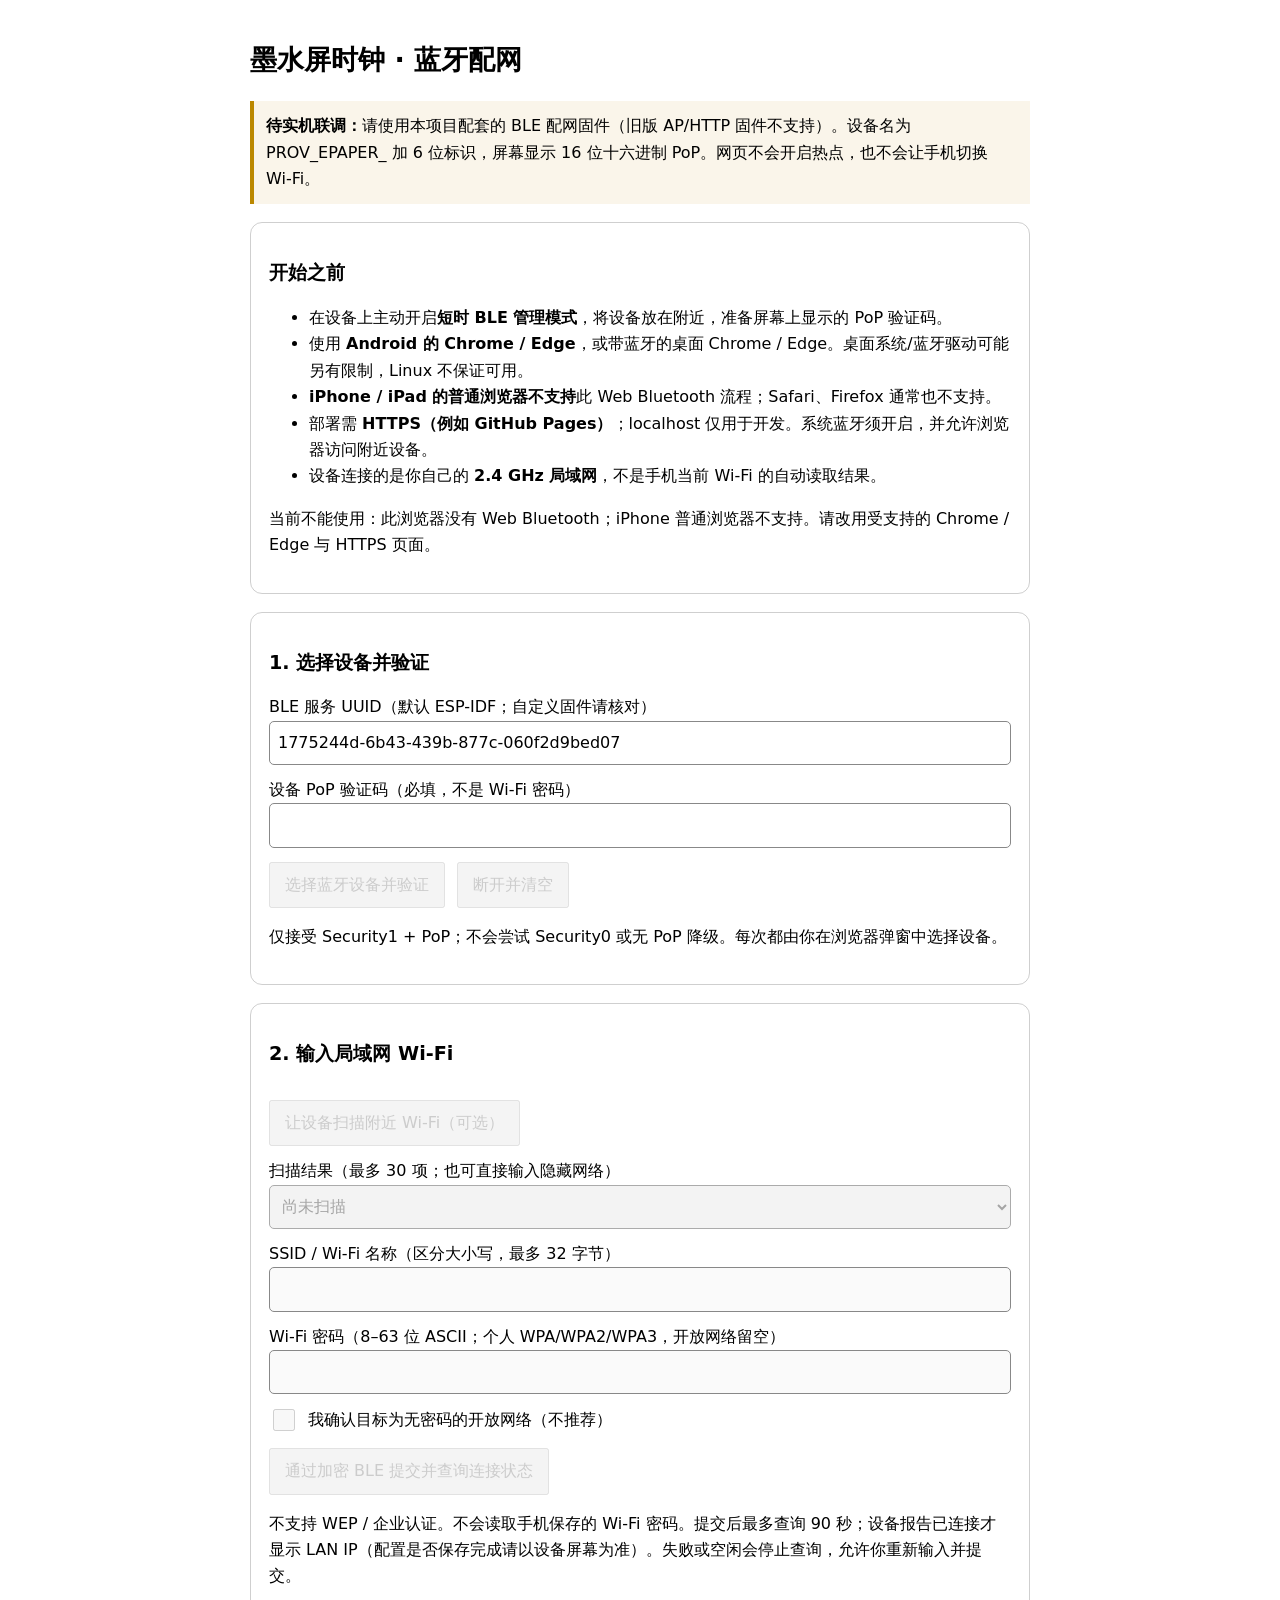
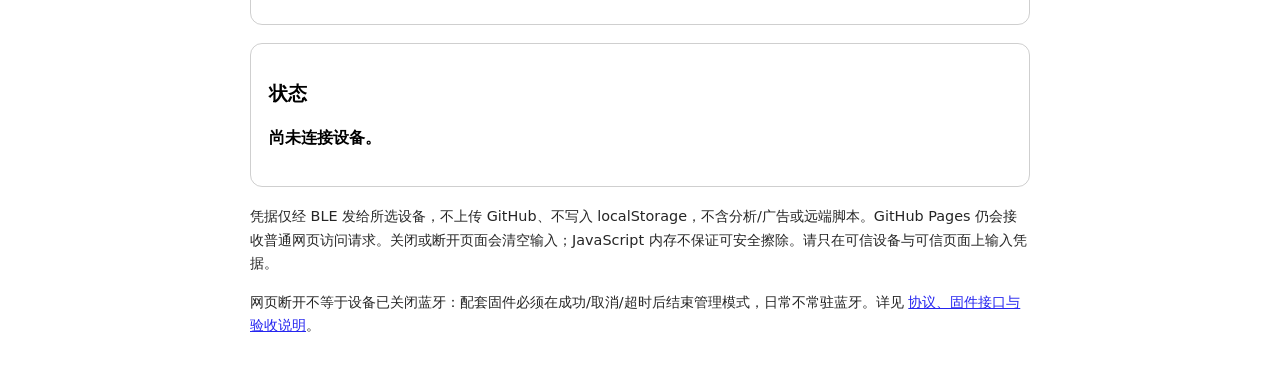
==== docs/index.html @ b5c5bb36 "Use STA-only LAN management and secure BLE web provisioning" ====
<!doctype html>
<html lang="zh-CN">
<head>
  <meta charset="utf-8">
  <meta name="viewport" content="width=device-width,initial-scale=1">
  <meta name="referrer" content="no-referrer">
  <meta http-equiv="Content-Security-Policy" content="default-src 'none'; script-src 'self'; style-src 'self'; connect-src 'none'; img-src 'none'; font-src 'none'; base-uri 'none'; form-action 'none'; object-src 'none'">
  <title>墨水屏时钟 · 蓝牙配网</title>
  <link rel="stylesheet" href="./style.css">
  <script type="module" src="./app.mjs"></script>
</head>
<body>
<main>
  <h1>墨水屏时钟 · 蓝牙配网</h1>
  <p class="notice"><strong>待实机联调：</strong>请使用本项目配套的 BLE 配网固件（旧版 AP/HTTP 固件不支持）。设备名为 PROV_EPAPER_ 加 6 位标识，屏幕显示 16 位十六进制 PoP。网页不会开启热点，也不会让手机切换 Wi-Fi。</p>
  <section aria-labelledby="requirements">
    <h2 id="requirements">开始之前</h2>
    <ul>
      <li>在设备上主动开启<strong>短时 BLE 管理模式</strong>，将设备放在附近，准备屏幕上显示的 PoP 验证码。</li>
      <li>使用 <strong>Android 的 Chrome / Edge</strong>，或带蓝牙的桌面 Chrome / Edge。桌面系统/蓝牙驱动可能另有限制，Linux 不保证可用。</li>
      <li><strong>iPhone / iPad 的普通浏览器不支持</strong>此 Web Bluetooth 流程；Safari、Firefox 通常也不支持。</li>
      <li>部署需 <strong>HTTPS（例如 GitHub Pages）</strong>；localhost 仅用于开发。系统蓝牙须开启，并允许浏览器访问附近设备。</li>
      <li>设备连接的是你自己的 <strong>2.4 GHz 局域网</strong>，不是手机当前 Wi-Fi 的自动读取结果。</li>
    </ul>
    <p id="compatibility" role="status">正在实际检测 Web Bluetooth、X25519、SHA-256 和 AES-CTR…</p>
    <noscript>需要启用 JavaScript。未启用时不能配网。</noscript>
  </section>
  <section>
    <h2>1. 选择设备并验证</h2>
    <label for="service">BLE 服务 UUID（默认 ESP-IDF；自定义固件请核对）</label>
    <input id="service" value="1775244d-6b43-439b-877c-060f2d9bed07" spellcheck="false" autocomplete="off">
    <label for="pop">设备 PoP 验证码（必填，不是 Wi-Fi 密码）</label>
    <input id="pop" type="password" autocomplete="off" spellcheck="false" maxlength="256">
    <div class="actions"><button id="connect" type="button" disabled>选择蓝牙设备并验证</button><button id="disconnect" type="button" disabled>断开并清空</button></div>
    <p>仅接受 Security1 + PoP；不会尝试 Security0 或无 PoP 降级。每次都由你在浏览器弹窗中选择设备。</p>
  </section>
  <section>
    <h2>2. 输入局域网 Wi-Fi</h2>
    <form id="wifi" autocomplete="off">
      <fieldset id="wifi-fields" disabled>
        <button id="scan" type="button">让设备扫描附近 Wi-Fi（可选）</button>
        <label for="networks">扫描结果（最多 30 项；也可直接输入隐藏网络）</label>
        <select id="networks"><option value="">尚未扫描</option></select>
        <label for="ssid">SSID / Wi-Fi 名称（区分大小写，最多 32 字节）</label>
        <input id="ssid" required autocomplete="off" spellcheck="false">
        <label for="password">Wi-Fi 密码（8–63 位 ASCII；个人 WPA/WPA2/WPA3，开放网络留空）</label>
        <input id="password" type="password" autocomplete="off" spellcheck="false" maxlength="63">
        <label class="check"><input id="open-network" type="checkbox"> 我确认目标为无密码的开放网络（不推荐）</label>
        <button type="submit">通过加密 BLE 提交并查询连接状态</button>
      </fieldset>
    </form>
    <p>不支持 WEP / 企业认证。不会读取手机保存的 Wi-Fi 密码。提交后最多查询 90 秒；设备报告已连接才显示 LAN IP（配置是否保存完成请以设备屏幕为准）。失败或空闲会停止查询，允许你重新输入并提交。</p>
  </section>
  <section><h2>状态</h2><p id="status" role="status" aria-live="polite">尚未连接设备。</p></section>
  <footer>
    <p>凭据仅经 BLE 发给所选设备，不上传 GitHub、不写入 localStorage，不含分析/广告或远端脚本。GitHub Pages 仍会接收普通网页访问请求。关闭或断开页面会清空输入；JavaScript 内存不保证可安全擦除。请只在可信设备与可信页面上输入凭据。</p>
    <p>网页断开不等于设备已关闭蓝牙：配套固件必须在成功/取消/超时后结束管理模式，日常不常驻蓝牙。详见 <a href="./README.md">协议、固件接口与验收说明</a>。</p>
  </footer>
</main>
</body>
</html>
---- docs/style.css ----
:root{font-family:system-ui,sans-serif;line-height:1.65;color-scheme:light dark}body{margin:0;padding:20px}main{max-width:780px;margin:auto}h1{font-size:1.7rem}h2{font-size:1.2rem}section{border:1px solid #8886;border-radius:12px;padding:18px;margin:18px 0}.notice{border-left:4px solid #bb8800;padding:12px;background:#bb880015}label{display:block;margin-top:12px}input,select,button{font:inherit;box-sizing:border-box;min-height:44px}input:not([type=checkbox]),select{width:100%;padding:8px;border:1px solid #888;border-radius:5px}button{padding:8px 14px;cursor:pointer;margin-top:14px}button:disabled{cursor:not-allowed;opacity:.6}.actions{display:flex;gap:12px;flex-wrap:wrap}fieldset{border:0;margin:0;padding:0;min-width:0}.check{display:flex;gap:10px;align-items:center}.check input{width:22px;min-height:22px}#status{white-space:pre-wrap;overflow-wrap:anywhere;font-weight:600}footer{font-size:.9rem;opacity:.85}:focus-visible{outline:3px solid #4588ee;outline-offset:3px}
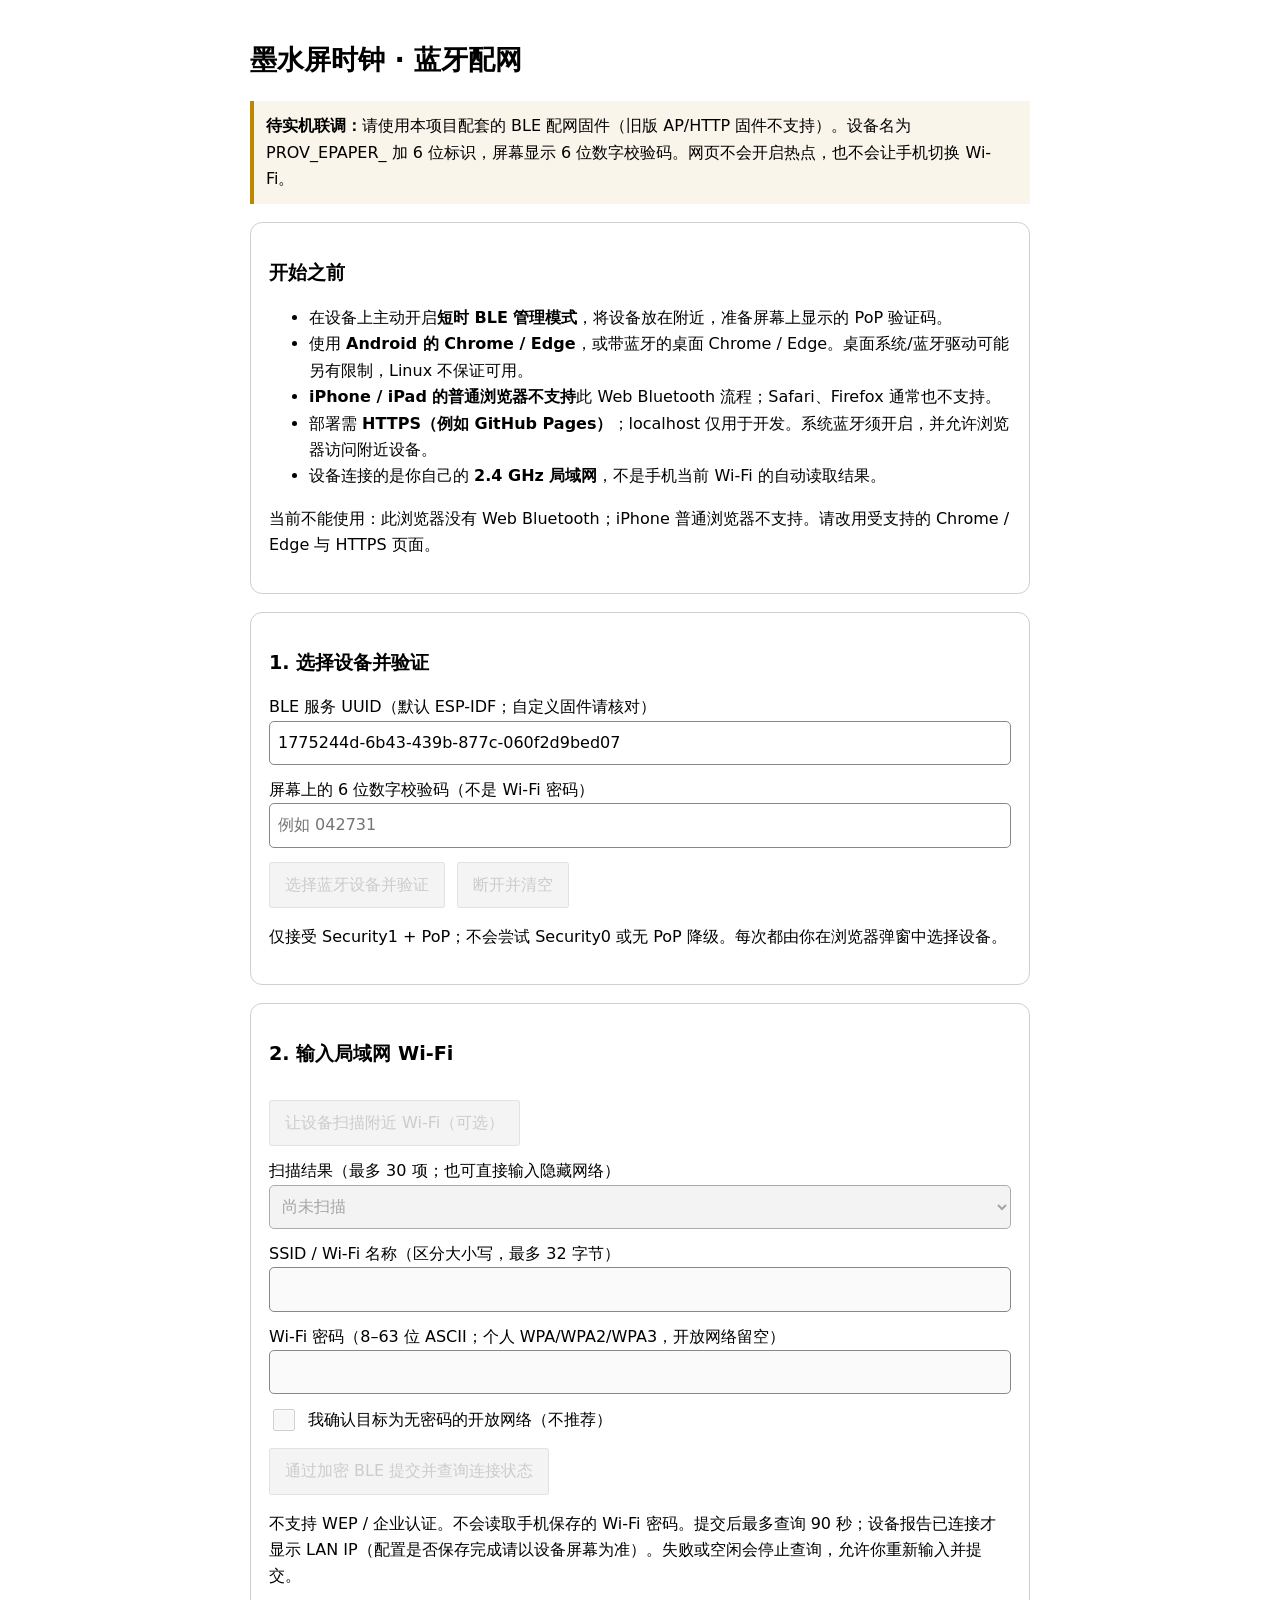
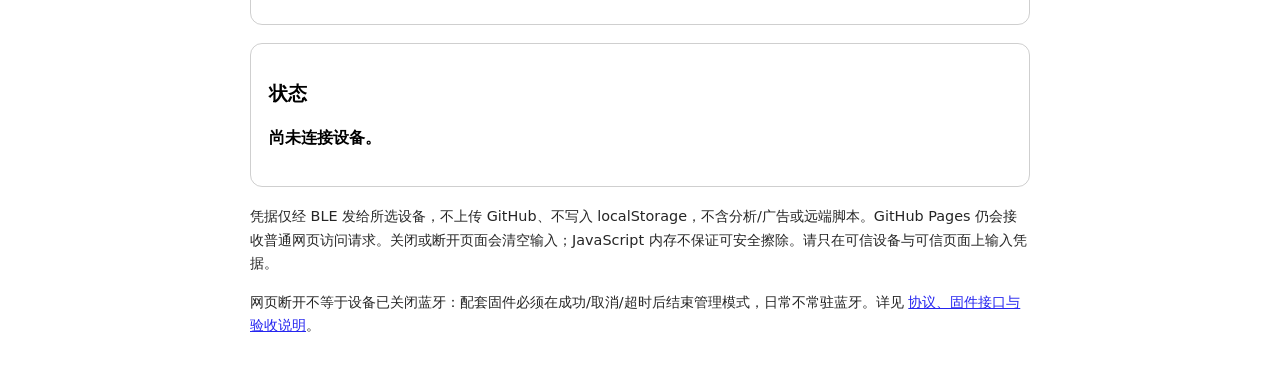
==== commit d4cefd5d: "Use six-digit numeric BLE setup codes for easy manual entry" ====
--- a/docs/index.html
+++ b/docs/index.html
@@ -12,7 +12,7 @@
 <body>
 <main>
   <h1>墨水屏时钟 · 蓝牙配网</h1>
-  <p class="notice"><strong>待实机联调：</strong>请使用本项目配套的 BLE 配网固件（旧版 AP/HTTP 固件不支持）。设备名为 PROV_EPAPER_ 加 6 位标识，屏幕显示 16 位十六进制 PoP。网页不会开启热点，也不会让手机切换 Wi-Fi。</p>
+  <p class="notice"><strong>待实机联调：</strong>请使用本项目配套的 BLE 配网固件（旧版 AP/HTTP 固件不支持）。设备名为 PROV_EPAPER_ 加 6 位标识，屏幕显示 6 位数字校验码。网页不会开启热点，也不会让手机切换 Wi-Fi。</p>
   <section aria-labelledby="requirements">
     <h2 id="requirements">开始之前</h2>
     <ul>
@@ -29,8 +29,8 @@
     <h2>1. 选择设备并验证</h2>
     <label for="service">BLE 服务 UUID（默认 ESP-IDF；自定义固件请核对）</label>
     <input id="service" value="1775244d-6b43-439b-877c-060f2d9bed07" spellcheck="false" autocomplete="off">
-    <label for="pop">设备 PoP 验证码（必填，不是 Wi-Fi 密码）</label>
-    <input id="pop" type="password" autocomplete="off" spellcheck="false" maxlength="256">
+    <label for="pop">屏幕上的 6 位数字校验码（不是 Wi-Fi 密码）</label>
+    <input id="pop" type="text" inputmode="numeric" pattern="[0-9]{6}" autocomplete="off" spellcheck="false" maxlength="6" placeholder="例如 042731">
     <div class="actions"><button id="connect" type="button" disabled>选择蓝牙设备并验证</button><button id="disconnect" type="button" disabled>断开并清空</button></div>
     <p>仅接受 Security1 + PoP；不会尝试 Security0 或无 PoP 降级。每次都由你在浏览器弹窗中选择设备。</p>
   </section>
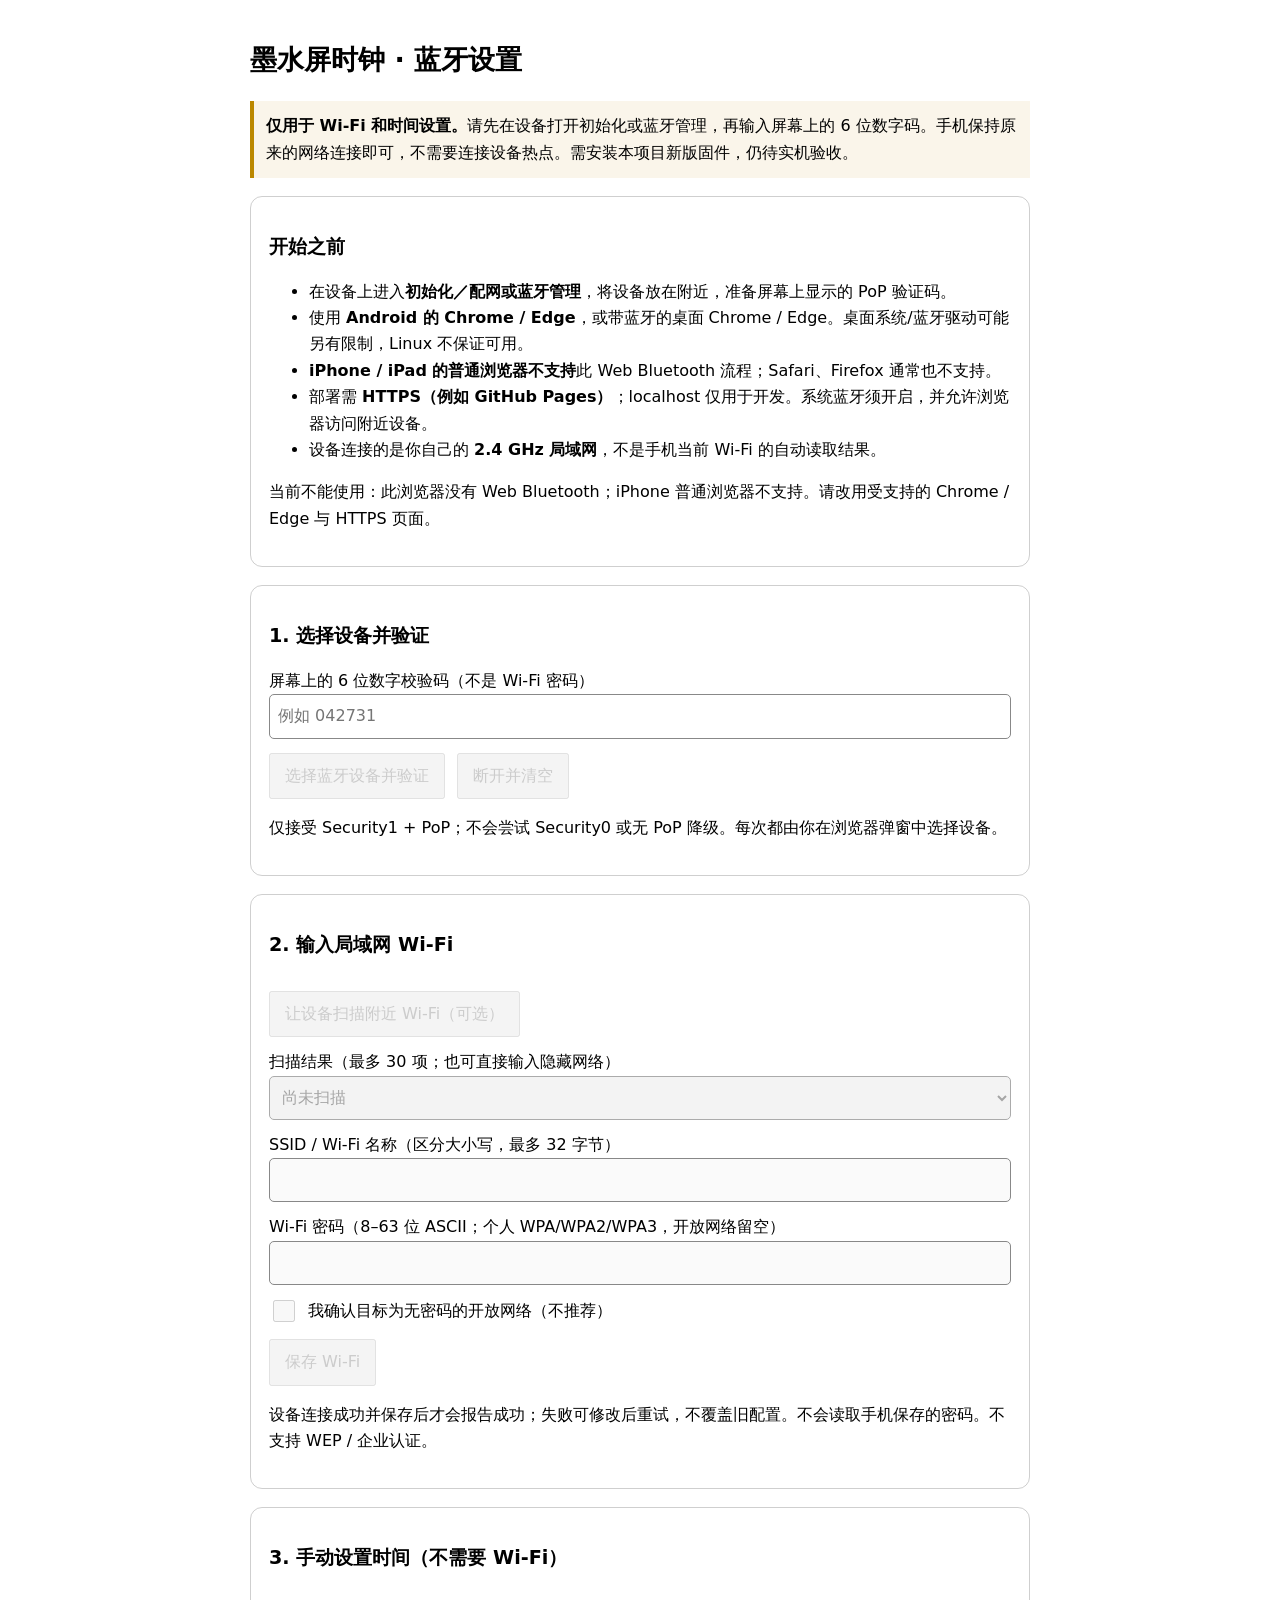
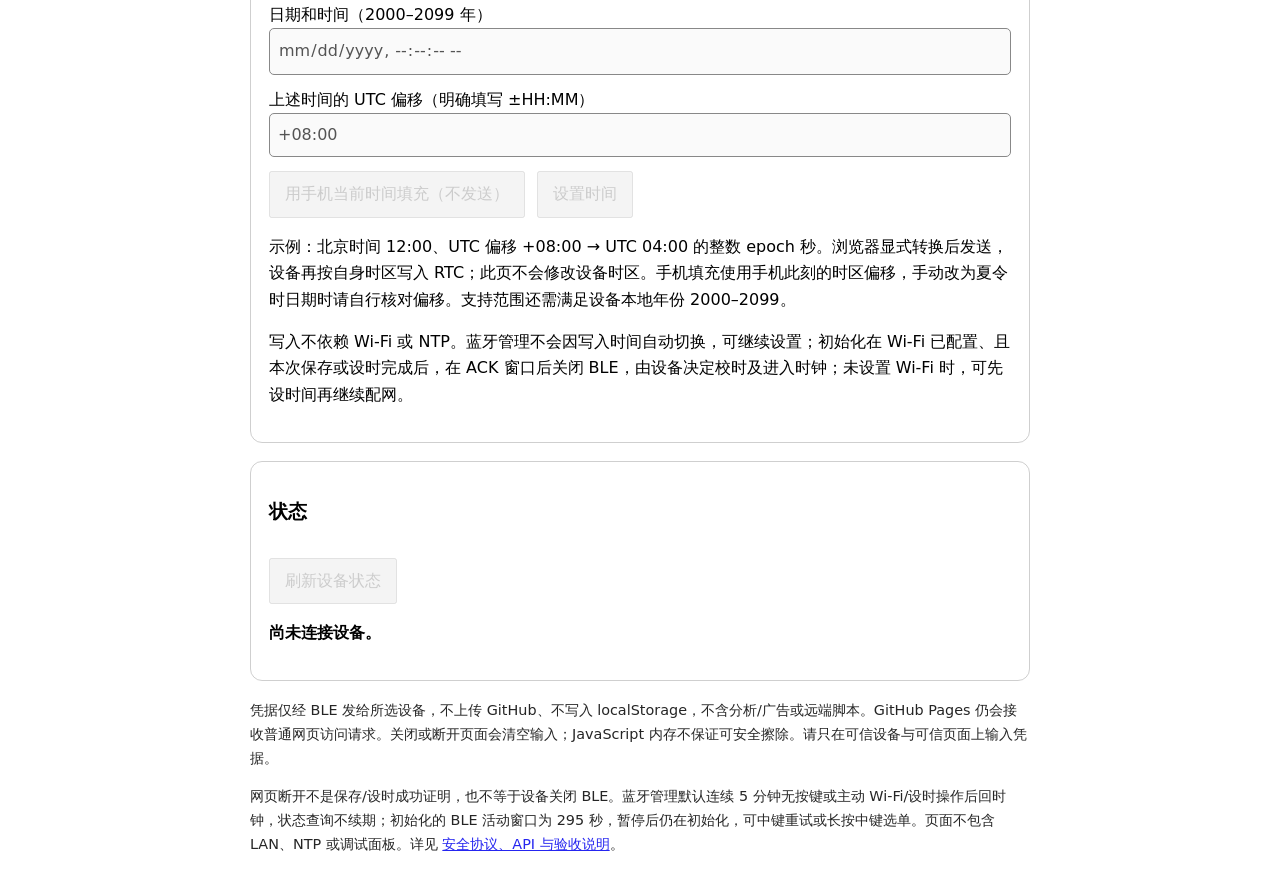
==== commit 6c7e4a57: "Implement button-driven modes, BLE time settings and rollback-capable LAN OTA" ====
--- a/docs/index.html
+++ b/docs/index.html
@@ -5,18 +5,18 @@
   <meta name="viewport" content="width=device-width,initial-scale=1">
   <meta name="referrer" content="no-referrer">
   <meta http-equiv="Content-Security-Policy" content="default-src 'none'; script-src 'self'; style-src 'self'; connect-src 'none'; img-src 'none'; font-src 'none'; base-uri 'none'; form-action 'none'; object-src 'none'">
-  <title>墨水屏时钟 · 蓝牙配网</title>
+  <title>墨水屏时钟 · 蓝牙设置</title>
   <link rel="stylesheet" href="./style.css">
   <script type="module" src="./app.mjs"></script>
 </head>
 <body>
 <main>
-  <h1>墨水屏时钟 · 蓝牙配网</h1>
-  <p class="notice"><strong>待实机联调：</strong>请使用本项目配套的 BLE 配网固件（旧版 AP/HTTP 固件不支持）。设备名为 PROV_EPAPER_ 加 6 位标识，屏幕显示 6 位数字校验码。网页不会开启热点，也不会让手机切换 Wi-Fi。</p>
+  <h1>墨水屏时钟 · 蓝牙设置</h1>
+  <p class="notice"><strong>仅用于 Wi-Fi 和时间设置。</strong>请先在设备打开初始化或蓝牙管理，再输入屏幕上的 6 位数字码。手机保持原来的网络连接即可，不需要连接设备热点。需安装本项目新版固件，仍待实机验收。</p>
   <section aria-labelledby="requirements">
     <h2 id="requirements">开始之前</h2>
     <ul>
-      <li>在设备上主动开启<strong>短时 BLE 管理模式</strong>，将设备放在附近，准备屏幕上显示的 PoP 验证码。</li>
+      <li>在设备上进入<strong>初始化／配网或蓝牙管理</strong>，将设备放在附近，准备屏幕上显示的 PoP 验证码。</li>
       <li>使用 <strong>Android 的 Chrome / Edge</strong>，或带蓝牙的桌面 Chrome / Edge。桌面系统/蓝牙驱动可能另有限制，Linux 不保证可用。</li>
       <li><strong>iPhone / iPad 的普通浏览器不支持</strong>此 Web Bluetooth 流程；Safari、Firefox 通常也不支持。</li>
       <li>部署需 <strong>HTTPS（例如 GitHub Pages）</strong>；localhost 仅用于开发。系统蓝牙须开启，并允许浏览器访问附近设备。</li>
@@ -27,8 +27,7 @@
   </section>
   <section>
     <h2>1. 选择设备并验证</h2>
-    <label for="service">BLE 服务 UUID（默认 ESP-IDF；自定义固件请核对）</label>
-    <input id="service" value="1775244d-6b43-439b-877c-060f2d9bed07" spellcheck="false" autocomplete="off">
+    <input id="service" type="hidden" value="1775244d-6b43-439b-877c-060f2d9bed07">
     <label for="pop">屏幕上的 6 位数字校验码（不是 Wi-Fi 密码）</label>
     <input id="pop" type="text" inputmode="numeric" pattern="[0-9]{6}" autocomplete="off" spellcheck="false" maxlength="6" placeholder="例如 042731">
     <div class="actions"><button id="connect" type="button" disabled>选择蓝牙设备并验证</button><button id="disconnect" type="button" disabled>断开并清空</button></div>
@@ -46,15 +45,29 @@
         <label for="password">Wi-Fi 密码（8–63 位 ASCII；个人 WPA/WPA2/WPA3，开放网络留空）</label>
         <input id="password" type="password" autocomplete="off" spellcheck="false" maxlength="63">
         <label class="check"><input id="open-network" type="checkbox"> 我确认目标为无密码的开放网络（不推荐）</label>
-        <button type="submit">通过加密 BLE 提交并查询连接状态</button>
+        <button type="submit">保存 Wi-Fi</button>
       </fieldset>
     </form>
-    <p>不支持 WEP / 企业认证。不会读取手机保存的 Wi-Fi 密码。提交后最多查询 90 秒；设备报告已连接才显示 LAN IP（配置是否保存完成请以设备屏幕为准）。失败或空闲会停止查询，允许你重新输入并提交。</p>
+    <p>设备连接成功并保存后才会报告成功；失败可修改后重试，不覆盖旧配置。不会读取手机保存的密码。不支持 WEP / 企业认证。</p>
   </section>
-  <section><h2>状态</h2><p id="status" role="status" aria-live="polite">尚未连接设备。</p></section>
+  <section>
+    <h2>3. 手动设置时间（不需要 Wi-Fi）</h2>
+    <form id="time" autocomplete="off">
+      <fieldset id="time-fields" disabled>
+        <label for="local-time">日期和时间（2000–2099 年）</label>
+        <input id="local-time" type="datetime-local" min="2000-01-01T00:00:00" max="2099-12-31T23:59:59" step="1" required>
+        <label for="timezone">上述时间的 UTC 偏移（明确填写 ±HH:MM）</label>
+        <input id="timezone" type="text" value="+08:00" pattern="[+-][0-9]{2}:[0-9]{2}" maxlength="6" required autocomplete="off" spellcheck="false">
+        <div class="actions"><button id="phone-time" type="button">用手机当前时间填充（不发送）</button><button type="submit">设置时间</button></div>
+      </fieldset>
+    </form>
+    <p>示例：北京时间 12:00、UTC 偏移 +08:00 → UTC 04:00 的整数 epoch 秒。浏览器显式转换后发送，设备再按自身时区写入 RTC；此页不会修改设备时区。手机填充使用手机此刻的时区偏移，手动改为夏令时日期时请自行核对偏移。支持范围还需满足设备本地年份 2000–2099。</p>
+    <p>写入不依赖 Wi-Fi 或 NTP。蓝牙管理不会因写入时间自动切换，可继续设置；初始化在 Wi-Fi 已配置、且本次保存或设时完成后，在 ACK 窗口后关闭 BLE，由设备决定校时及进入时钟；未设置 Wi-Fi 时，可先设时间再继续配网。</p>
+  </section>
+  <section><h2>状态</h2><button id="refresh" type="button" disabled>刷新设备状态</button><p id="status" role="status" aria-live="polite">尚未连接设备。</p></section>
   <footer>
     <p>凭据仅经 BLE 发给所选设备，不上传 GitHub、不写入 localStorage，不含分析/广告或远端脚本。GitHub Pages 仍会接收普通网页访问请求。关闭或断开页面会清空输入；JavaScript 内存不保证可安全擦除。请只在可信设备与可信页面上输入凭据。</p>
-    <p>网页断开不等于设备已关闭蓝牙：配套固件必须在成功/取消/超时后结束管理模式，日常不常驻蓝牙。详见 <a href="./README.md">协议、固件接口与验收说明</a>。</p>
+    <p>网页断开不是保存/设时成功证明，也不等于设备关闭 BLE。蓝牙管理默认连续 5 分钟无按键或主动 Wi-Fi/设时操作后回时钟，状态查询不续期；初始化的 BLE 活动窗口为 295 秒，暂停后仍在初始化，可中键重试或长按中键选单。页面不包含 LAN、NTP 或调试面板。详见 <a href="./clock-control.md">安全协议、API 与验收说明</a>。</p>
   </footer>
 </main>
 </body>
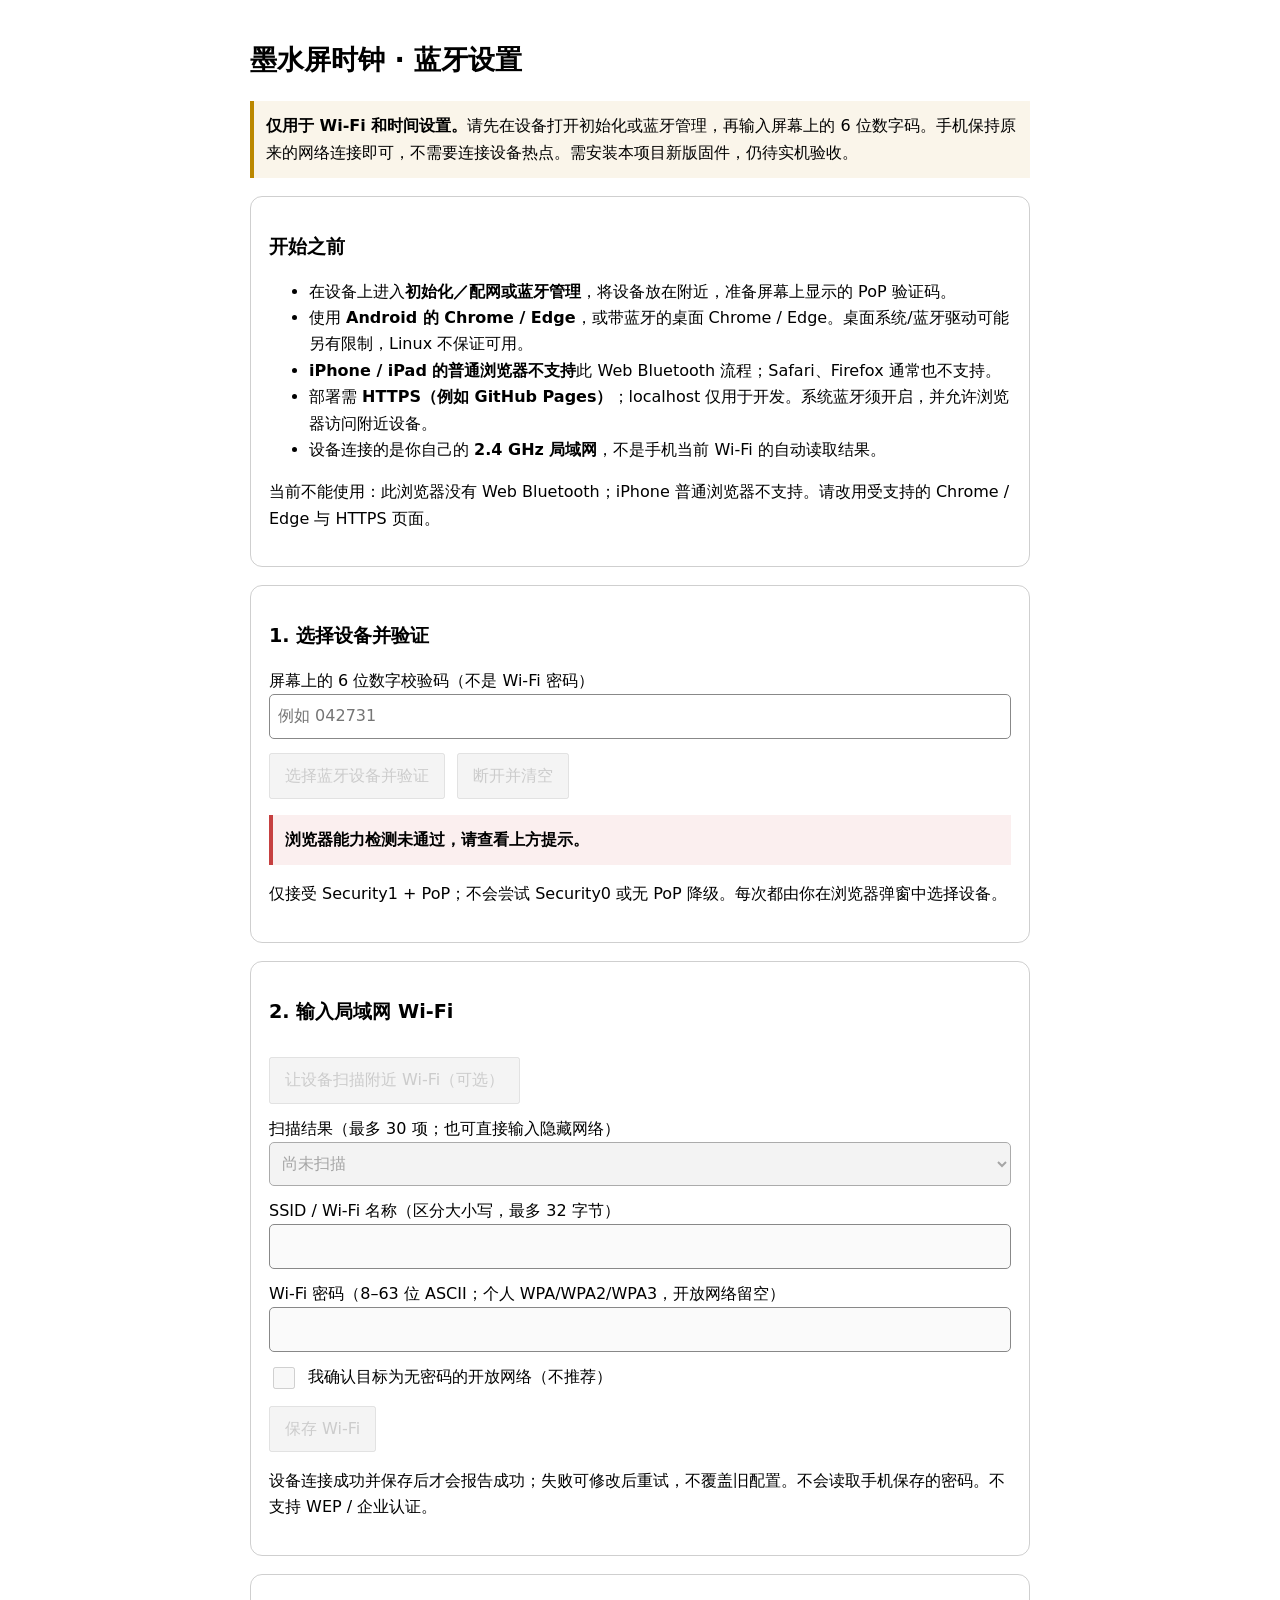
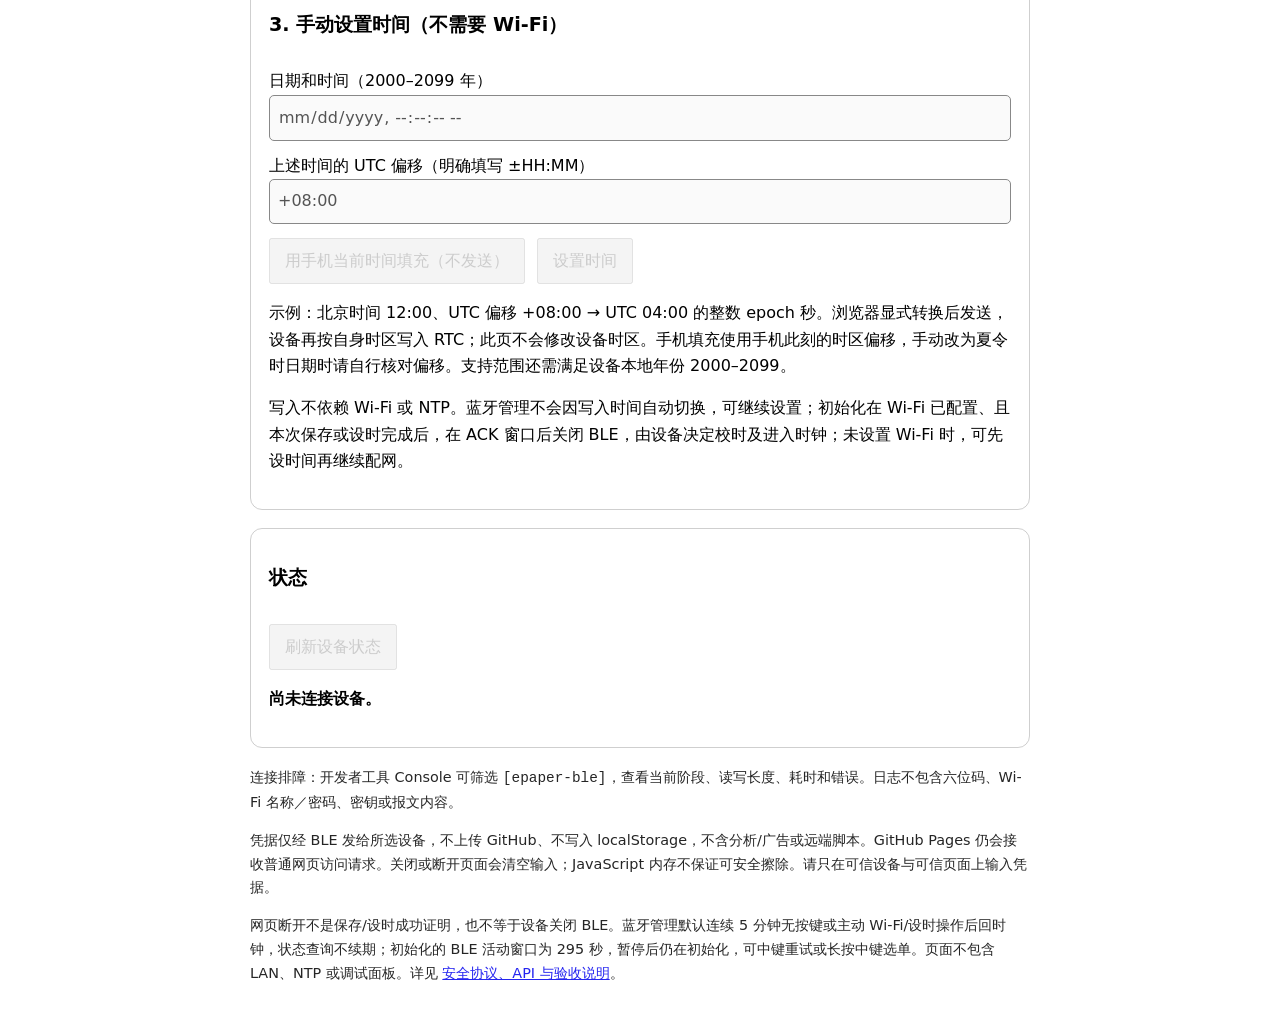
==== commit c9a3a476: "Show BLE connection phases and add credential-safe console diagnostics" ====
--- a/docs/index.html
+++ b/docs/index.html
@@ -31,6 +31,7 @@
     <label for="pop">屏幕上的 6 位数字校验码（不是 Wi-Fi 密码）</label>
     <input id="pop" type="text" inputmode="numeric" pattern="[0-9]{6}" autocomplete="off" spellcheck="false" maxlength="6" placeholder="例如 042731">
     <div class="actions"><button id="connect" type="button" disabled>选择蓝牙设备并验证</button><button id="disconnect" type="button" disabled>断开并清空</button></div>
+    <p id="connection-feedback" class="connection-feedback" data-state="idle">尚未连接设备。系统蓝牙连接／配对完成后，还需完成六位码身份验证；验证结果会显示在这里。</p>
     <p>仅接受 Security1 + PoP；不会尝试 Security0 或无 PoP 降级。每次都由你在浏览器弹窗中选择设备。</p>
   </section>
   <section>
@@ -66,6 +67,7 @@
   </section>
   <section><h2>状态</h2><button id="refresh" type="button" disabled>刷新设备状态</button><p id="status" role="status" aria-live="polite">尚未连接设备。</p></section>
   <footer>
+    <p>连接排障：开发者工具 Console 可筛选 <code>[epaper-ble]</code>，查看当前阶段、读写长度、耗时和错误。日志不包含六位码、Wi-Fi 名称／密码、密钥或报文内容。</p>
     <p>凭据仅经 BLE 发给所选设备，不上传 GitHub、不写入 localStorage，不含分析/广告或远端脚本。GitHub Pages 仍会接收普通网页访问请求。关闭或断开页面会清空输入；JavaScript 内存不保证可安全擦除。请只在可信设备与可信页面上输入凭据。</p>
     <p>网页断开不是保存/设时成功证明，也不等于设备关闭 BLE。蓝牙管理默认连续 5 分钟无按键或主动 Wi-Fi/设时操作后回时钟，状态查询不续期；初始化的 BLE 活动窗口为 295 秒，暂停后仍在初始化，可中键重试或长按中键选单。页面不包含 LAN、NTP 或调试面板。详见 <a href="./clock-control.md">安全协议、API 与验收说明</a>。</p>
   </footer>
--- a/docs/style.css
+++ b/docs/style.css
@@ -1 +1 @@
-:root{font-family:system-ui,sans-serif;line-height:1.65;color-scheme:light dark}body{margin:0;padding:20px}main{max-width:780px;margin:auto}h1{font-size:1.7rem}h2{font-size:1.2rem}section{border:1px solid #8886;border-radius:12px;padding:18px;margin:18px 0}.notice{border-left:4px solid #bb8800;padding:12px;background:#bb880015}label{display:block;margin-top:12px}input,select,button{font:inherit;box-sizing:border-box;min-height:44px}input:not([type=checkbox]),select{width:100%;padding:8px;border:1px solid #888;border-radius:5px}button{padding:8px 14px;cursor:pointer;margin-top:14px}button:disabled{cursor:not-allowed;opacity:.6}.actions{display:flex;gap:12px;flex-wrap:wrap}fieldset{border:0;margin:0;padding:0;min-width:0}.check{display:flex;gap:10px;align-items:center}.check input{width:22px;min-height:22px}#status{white-space:pre-wrap;overflow-wrap:anywhere;font-weight:600}footer{font-size:.9rem;opacity:.85}:focus-visible{outline:3px solid #4588ee;outline-offset:3px}
+:root{font-family:system-ui,sans-serif;line-height:1.65;color-scheme:light dark}body{margin:0;padding:20px}main{max-width:780px;margin:auto}h1{font-size:1.7rem}h2{font-size:1.2rem}section{border:1px solid #8886;border-radius:12px;padding:18px;margin:18px 0}.notice{border-left:4px solid #bb8800;padding:12px;background:#bb880015}label{display:block;margin-top:12px}input,select,button{font:inherit;box-sizing:border-box;min-height:44px}input:not([type=checkbox]),select{width:100%;padding:8px;border:1px solid #888;border-radius:5px}button{padding:8px 14px;cursor:pointer;margin-top:14px}button:disabled{cursor:not-allowed;opacity:.6}.actions{display:flex;gap:12px;flex-wrap:wrap}fieldset{border:0;margin:0;padding:0;min-width:0}.check{display:flex;gap:10px;align-items:center}.check input{width:22px;min-height:22px}#status{white-space:pre-wrap;overflow-wrap:anywhere;font-weight:600}.connection-feedback{white-space:pre-wrap;overflow-wrap:anywhere;font-weight:600;border-left:4px solid #4588ee;padding:12px;background:#4588ee12}.connection-feedback[data-state=ready]{border-color:#289650;background:#28965015}.connection-feedback[data-state=error]{border-color:#c64040;background:#c6404015}.connection-feedback[data-state=closed]{border-color:#888;background:#8881}footer{font-size:.9rem;opacity:.85}:focus-visible{outline:3px solid #4588ee;outline-offset:3px}
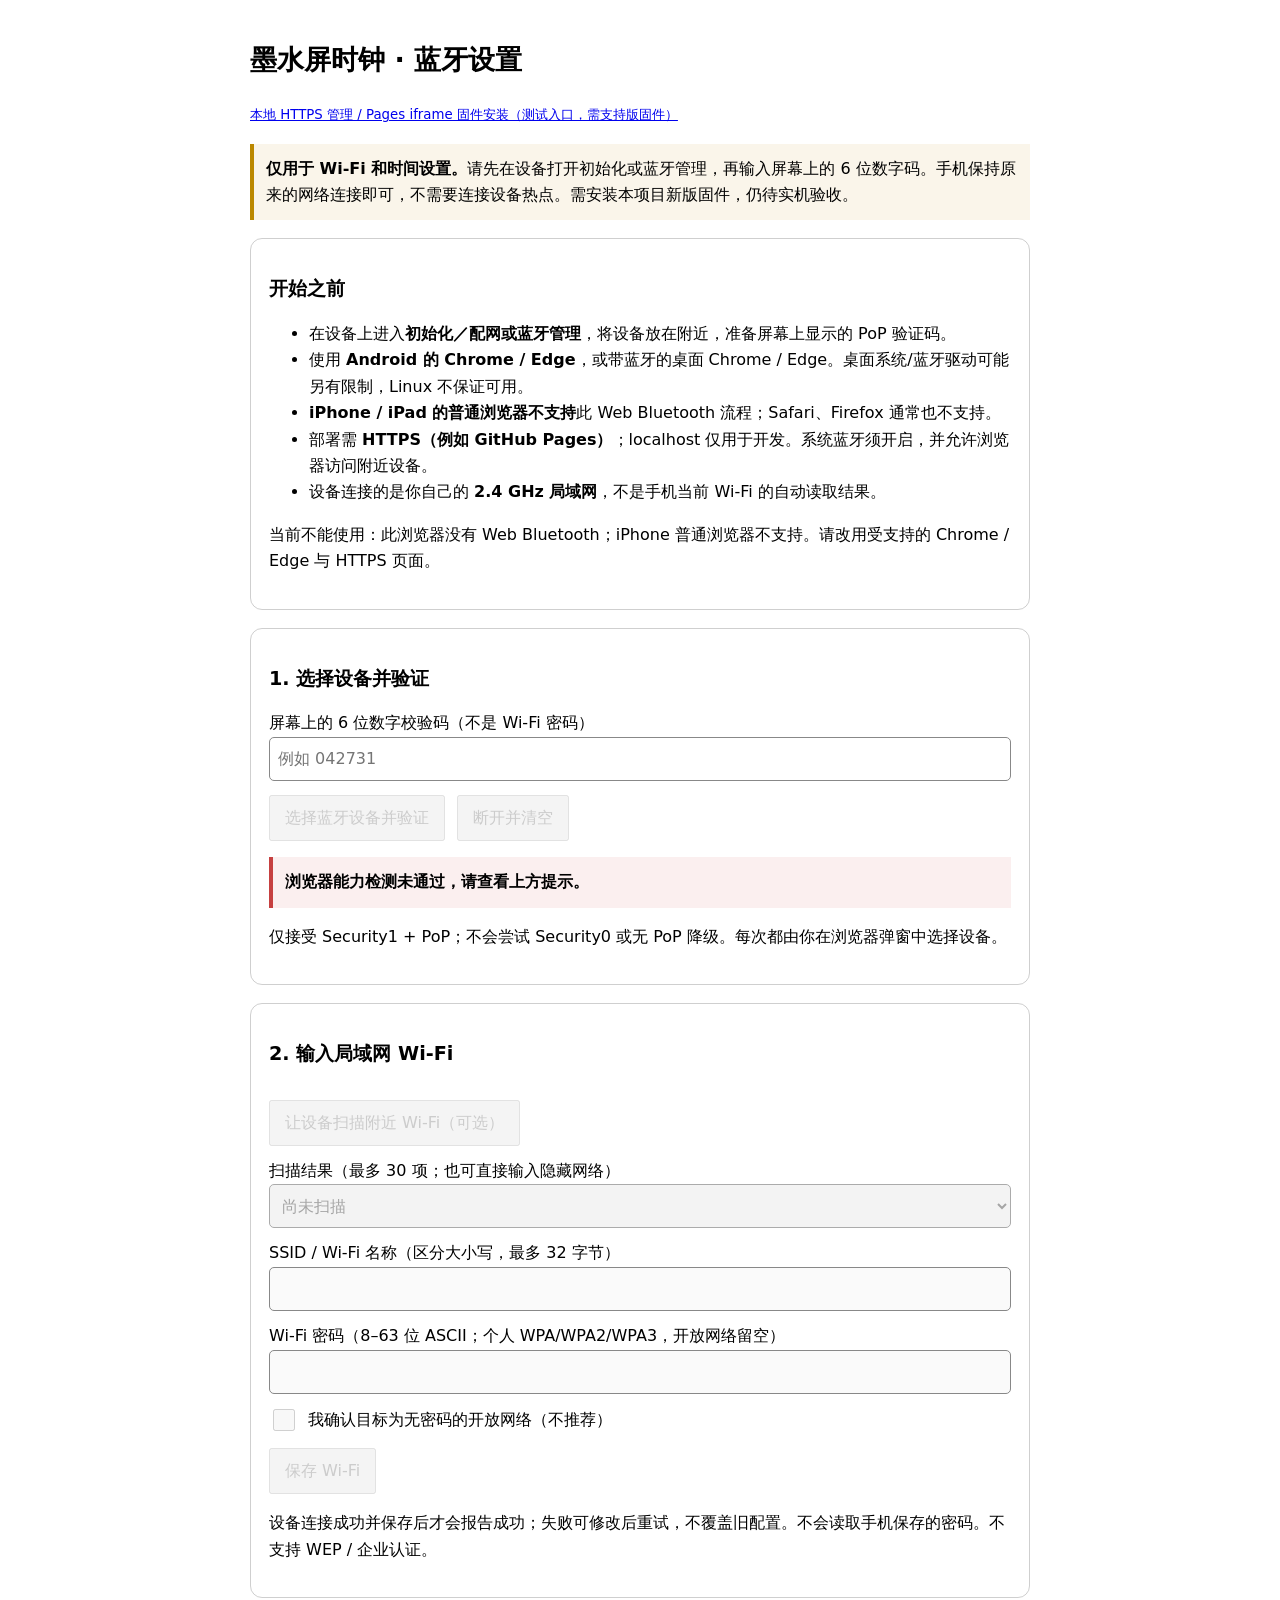
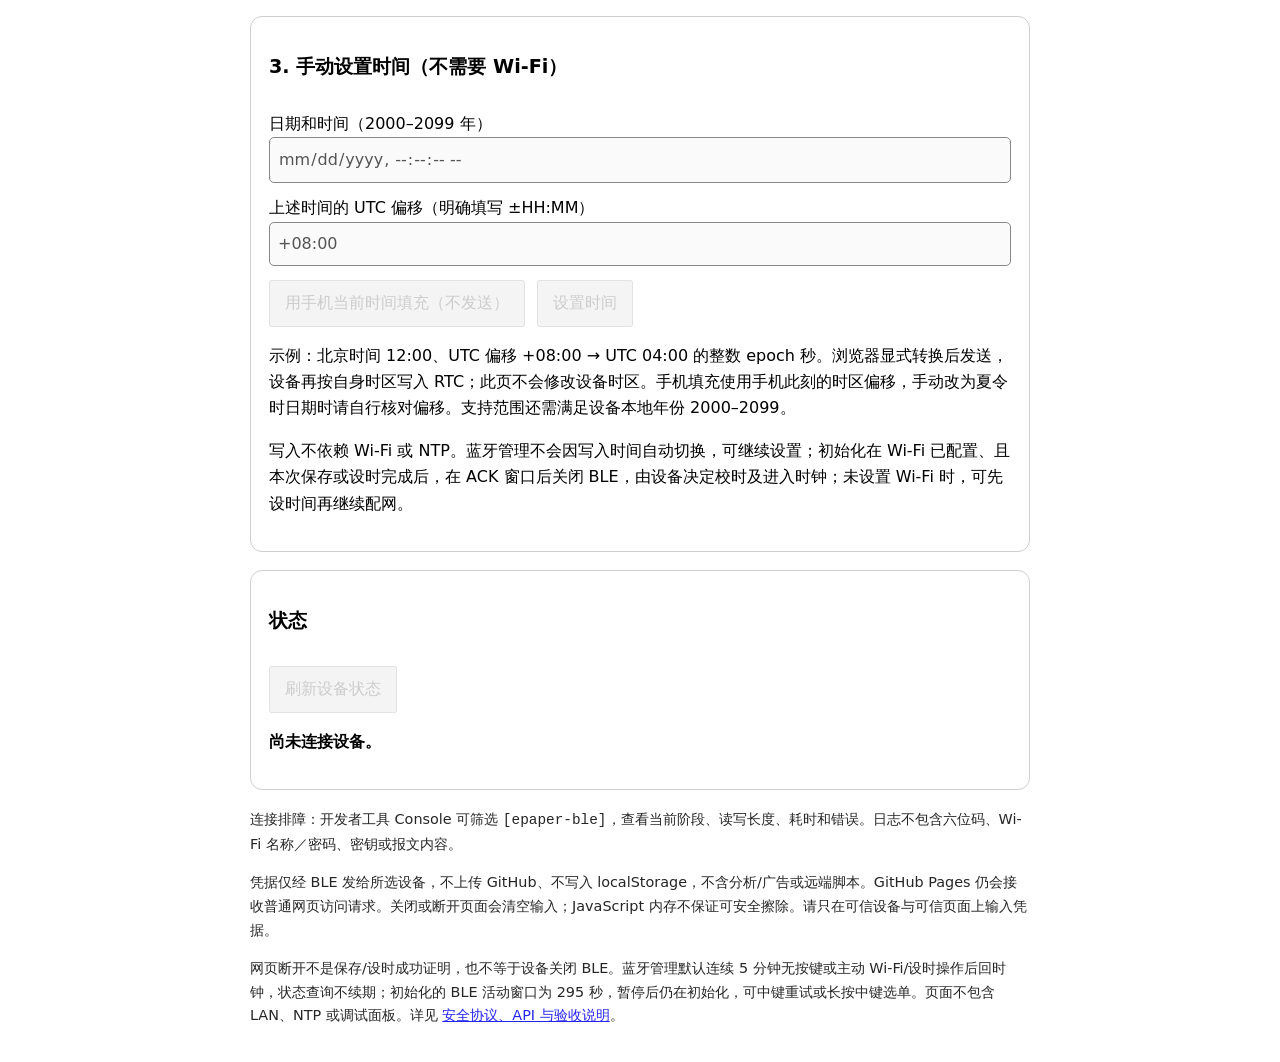
==== commit b1c2e472: "Add persistent HTTPS LAN identity and Pages iframe update bridge" ====
--- a/docs/index.html
+++ b/docs/index.html
@@ -6,12 +6,13 @@
   <meta name="referrer" content="no-referrer">
   <meta http-equiv="Content-Security-Policy" content="default-src 'none'; script-src 'self'; style-src 'self'; connect-src 'none'; img-src 'none'; font-src 'none'; base-uri 'none'; form-action 'none'; object-src 'none'">
   <title>墨水屏时钟 · 蓝牙设置</title>
-  <link rel="stylesheet" href="./style.css">
-  <script type="module" src="./app.mjs"></script>
+  <link rel="stylesheet" href="./style.css?v=ble-feedback-1">
+  <script type="module" src="./app.mjs?v=ble-feedback-1"></script>
 </head>
 <body>
 <main>
   <h1>墨水屏时钟 · 蓝牙设置</h1>
+  <p><small><a href="./lan/">本地 HTTPS 管理 / Pages iframe 固件安装（测试入口，需支持版固件）</a></small></p>
   <p class="notice"><strong>仅用于 Wi-Fi 和时间设置。</strong>请先在设备打开初始化或蓝牙管理，再输入屏幕上的 6 位数字码。手机保持原来的网络连接即可，不需要连接设备热点。需安装本项目新版固件，仍待实机验收。</p>
   <section aria-labelledby="requirements">
     <h2 id="requirements">开始之前</h2>
